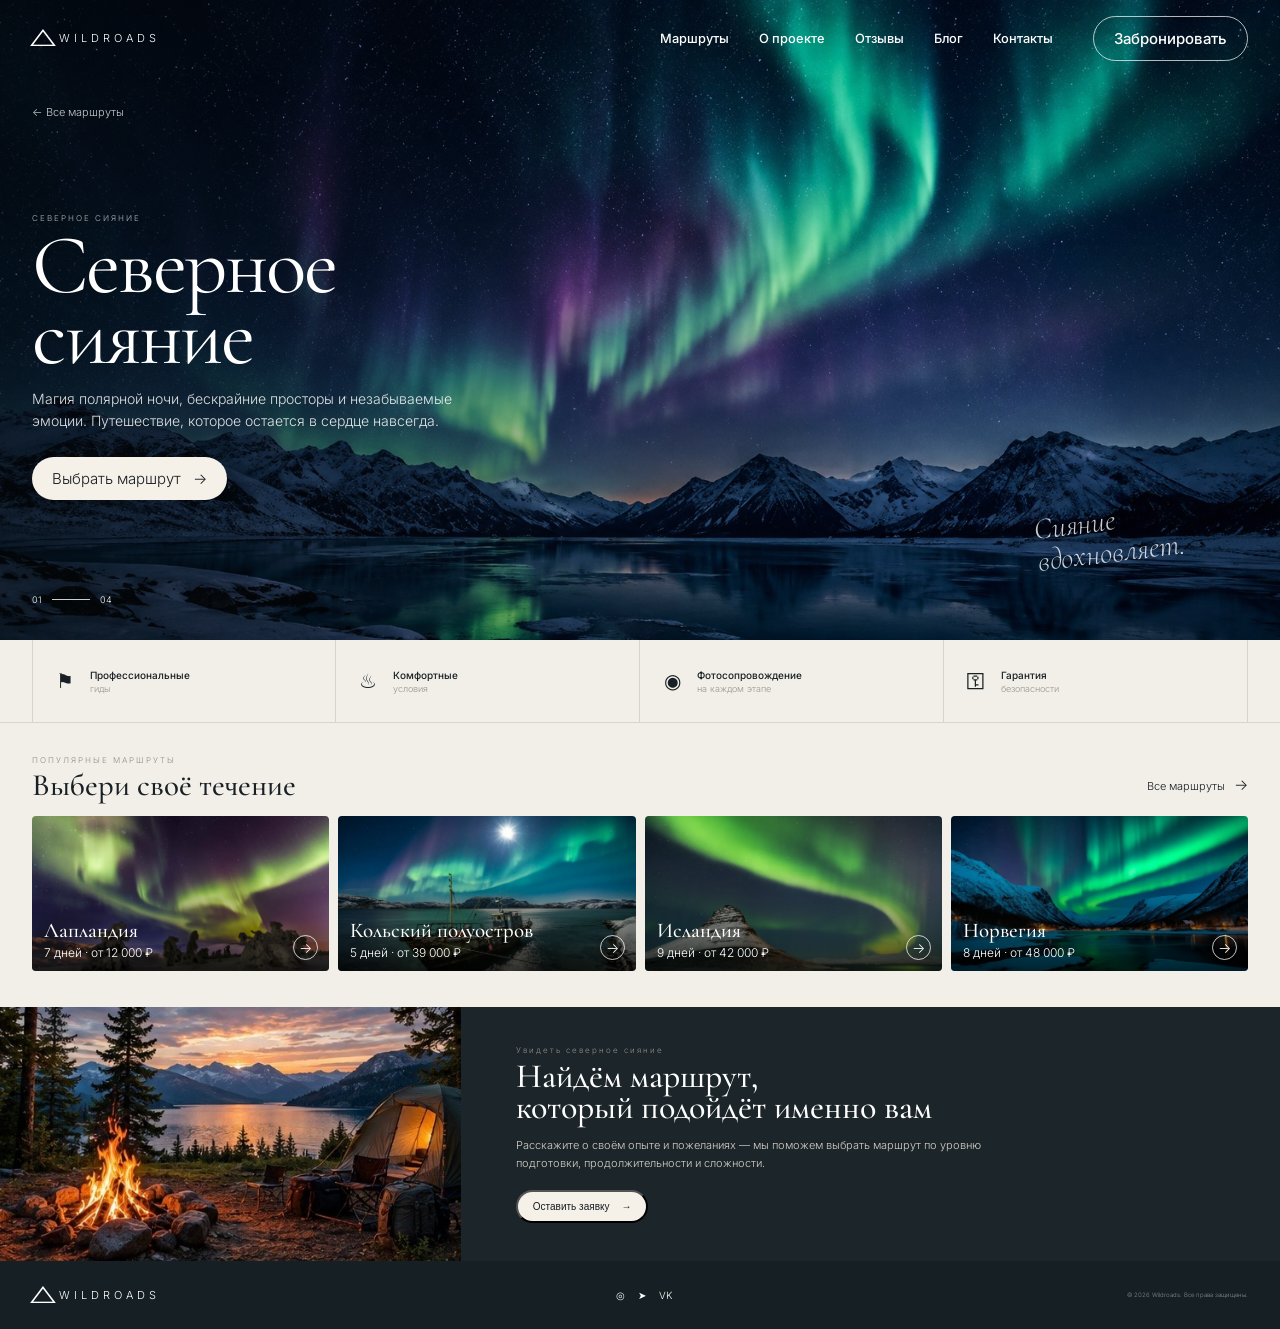
==== aurora.html @ 6bbbd71a "Первый коммит" ====
<!DOCTYPE html>
<html lang="ru">
    <head>
        <meta charset="UTF-8">
        <meta name="viewport" content="width=device-width, initial-scale=1.0">
        <meta name="description" content="WILDROADS — Северное сияние.">
        <title>Северное сияние — WILDROADS</title>
        <link rel="preconnect" href="https://fonts.googleapis.com">
        <link rel="preconnect" href="https://fonts.gstatic.com" crossorigin>
        <link href="https://fonts.googleapis.com/css2?family=Cormorant+Garamond:wght@400;500;600&family=Inter:wght@300;400;500&display=swap" rel="stylesheet">
        <link rel="stylesheet" href="style.css">
        <link rel="stylesheet" href="route.css">
    </head>
    <body>
        <header class="header">
            <div class="container header__inner">
                <a href="index.html" class="logo"><span class="logo__mark">△</span><span>WILDROADS</span></a>
                <nav class="nav">
                    <a href="index.html#routes">Маршруты</a>
                    <a href="index.html#about">О проекте</a>
                    <a href="index.html#reviews">Отзывы</a>
                    <a href="index.html#blog">Блог</a>
                    <a href="index.html#contacts">Контакты</a>
                </nav>
                <a class="button button--outline header__button" href="#booking">Забронировать</a>
                <button class="menu-button" type="button" aria-label="Открыть меню">
                    <span></span>
                    <span></span>
                    <span></span>
                </button>
            </div>
        </header>
        <main>
            <section class="mountain-hero">
                <div class="aurora-hero__image"></div>
                <div class="mountain-hero__overlay"></div>
                <div class="container mountain-hero__content">
                    <a class="mountain-back" href="index.html#routes">← Все маршруты </a>
                    <div class="mountain-hero__text">
                        <p class="label mountain-label">СЕВЕРНОЕ СИЯНИЕ</p>
                        <h1>Северное<br>сияние</h1>
                        <p class="mountain-hero__lead">Магия полярной ночи, бескрайние просторы и незабываемые эмоции. Путешествие, которое остается в сердце навсегда.</p>
                        <a class="button button--light" href="#routes">Выбрать маршрут<span>→</span></a>
                    </div>
                    <div class="mountain-hero__counter">
                        <span>01</span>
                        <i></i>
                        <span>04</span>
                    </div>
                    <div class="mountain-hero__quote">
                        Сияние<br>вдохновляет.
                    </div>
                </div>
            </section>
            <section class="mountain-advantages">
                <div class="container mountain-advantages__grid">
                    <div class="mountain-advantage">
                        <strong>⚑</strong>
                        <div>
                            <b>Профессиональные</b>
                            <span>гиды</span>
                        </div>
                    </div>
                    <div class="mountain-advantage">
                        <strong>♨</strong>
                        <div>
                            <b>Комфортные</b>
                            <span>условия</span>
                        </div>
                    </div>
                    <div class="mountain-advantage">
                        <strong>◉</strong>
                        <div>
                            <b>Фотосопровождение</b>
                            <span>на каждом этапе</span>
                        </div>
                    </div>
                    <div class="mountain-advantage">
                        <strong>⚿</strong>
                        <div>
                            <b>Гарантия</b>
                            <span>безопасности</span>
                        </div>
                    </div>
                </div>
            </section>
            <section class="section mountain-routes" id="routes">
                <div class="container">
                    <div class="section-head">
                        <div>
                            <p class="label">ПОПУЛЯРНЫЕ МАРШРУТЫ</p>
                            <h2>Выбери своё течение</h2>
                        </div>
                        <a class="text-link" href="index.html#routes"> Все маршруты <span>→</span></a>
                    </div>
                    <div class="mountain-route-grid">
                        <article class="mountain-route-card">
                            <img src="images/laplandia.jpg" alt="Лапландия">
                            <span class="mountain-route-card__shade"></span>
                            <div>
                                <h3>Лапландия</h3>
                                <p>7 дней · от 12 000 ₽</p>
                            </div>
                            <span class="circle-arrow">→</span>
                        </article>
                        <article class="mountain-route-card">
                            <img src="images/korelia.jpg" alt="Кольский полуостров">
                            <span class="mountain-route-card__shade"></span>
                            <div>
                                <h3>Кольский полуостров</h3>
                                <p>5 дней · от 39 000 ₽</p>
                            </div>
                            <span class="circle-arrow">→</span>
                        </article>
                        <article class="mountain-route-card">
                            <img src="images/islandia.jpg" alt="Исландия">
                            <span class="mountain-route-card__shade"></span>
                            <div>
                                <h3>Исландия</h3>
                                <p>9 дней · от 42 000 ₽</p>
                            </div>
                            <span class="circle-arrow">→</span>
                        </article>
                        <article class="mountain-route-card">
                            <img src="images/norvegia.jpg" alt="Норвегия">
                            <span class="mountain-route-card__shade"></span>
                            <div>
                                <h3>Норвегия</h3>
                                <p>8 дней · от 48 000 ₽</p>
                            </div>
                            <span class="circle-arrow">→</span>
                        </article>
                    </div>
                </div>
            </section>
            <section class="mountain-cta" id="booking">
                <div class="mountain-cta__image"></div>
                <div class="mountain-cta__content">
                    <p class="label">Увидеть северное сияние</p>
                    <h2>Найдём маршрут,<br>который подойдёт именно вам</h2>
                    <p>Расскажите о своём опыте и пожеланиях — мы поможем выбрать маршрут по уровню подготовки, продолжительности и сложности.</p>
                    <button class="button button--light" type="button" id="open-booking">Оставить заявку<span>→</span></button>
                </div>
            </section>
        </main>
        <div class="modal" id="general-modal">
            <div class="modal__content">
                <button class="modal__close" type="button" aria-label="Закрыть">×</button>
                <p class="label">ОСТАВИТЬ ЗАЯВКУ</p>
                <h2>Расскажите о своих планах</h2>
                <form id="general-form">
                    <label>
                        Ваше имя
                        <input
                            type="text"
                            name="name"
                            placeholder="Имя"
                            required
                        >
                    </label>
                    <label>
                        Телефон
                        <input
                            type="tel"
                            name="phone"
                            placeholder="+7 (___) ___-__-__"
                            required
                        >
                    </label>
                    <label>
                        Маршрут
                        <select name="route" required>
                            <option value="">Выберите маршрут</option>
                            <option value="Лапландия">Лапландия</option>
                            <option value="Кольский полуостров">Кольский полуостров</option>
                            <option value="Исландия">Исландия</option>
                            <option value="Норвегия">Норвегия</option>
                        </select>
                    </label>
                    <button class="button button--dark" type="submit">Отправить заявку<span>→</span></button>
                </form>
            </div>
        </div>
        <div class="modal" id="route-modal">
            <div class="modal__content">
                <button class="modal__close" type="button" aria-label="Закрыть">×</button>
                <p class="label">ЗАЯВКА НА МАРШРУТ</p>
                <h2 id="route-form-title">Лапландия</h2>
                <form id="route-form">
                    <input type="hidden" name="route" id="route-value">
                    <label>
                        Ваше имя
                        <input
                            type="text"
                            name="name"
                            placeholder="Имя"
                            required
                        >
                    </label>
                    <label>
                        Телефон
                        <input
                            type="tel"
                            name="phone"
                            placeholder="+7 (___) ___-__-__"
                            required
                        >
                    </label>
                    <button class="button button--dark" type="submit">Отправить заявку<span>→</span></button>
                </form>
            </div>
        </div>
        <footer class="footer" id="contacts">
            <div class="container footer__inner">
                <a href="index.html#top" class="logo"><span class="logo__mark">△</span><span>WILDROADS</span></a>
                <div class="socials">
                    <span>◎</span>
                    <span>➤</span>
                    <span>VK</span>
                </div>
                <small>© 2026 Wildroads. Все права защищены.</small>
            </div>
        </footer>
        <script src="script.js"></script>
        </script>
    </body>
</html>
---- style.css ----
:root{
    --ink: #182025;
    --cream: #f2efe8;
    --white: #f7f4ed;
    --muted: #9a968d;
    --line: rgba(255,255,255,.17);
    --dark-line: rgba(24,32,37,.13);
    --container: 1600px;
}
*{box-sizing: border-box}
html{
    scroll-behavior: smooth;
}
body{
    margin:0;
    background:#101416;
    color: var(--ink);
    font-family: "Inter", sans-serif;
    font-weight: 300;
    max-width: 1800px;
    opacity: 0;
    transition: opacity 0.3s ease;
}
body.page-loaded{
    opacity: 1;
}
body.page-leaving {
    opacity: 0;
}
a{
    text-decoration: none; 
    color: inherit;
}
img{
    display: block; 
    width: 100%;
}
.container{
    width: min(calc(100% - 64px), var(--container)); 
    margin: auto
}
.header{
    position: absolute;
    z-index: 5;
    top: 0; left: 0; right: 0;
    color: #fff;
}
.header__inner{
    min-height: 76px;
    display: flex;
    align-items: center;
    gap: 40px;
}
.logo{
    display: flex;
    align-items: center;
    gap: 10px;
    color: #fff;
    font-size: 11px;
    letter-spacing: 4px;
    white-space: nowrap;
}
.logo__mark{
    font-size: 22px;
    letter-spacing: -5px;
    transform: scaleX(1.3);
}
.nav{
    display: flex; 
    gap: 30px; 
    margin-left: auto
}
.nav a{
    font-size: clamp(11px, 1vw, 14px); 
    transition: opacity .2s; 
    font-weight: 500;
}
.nav a:hover:hover{
    opacity: .65
}
.button{
    display: inline-flex;
    align-items: center;
    justify-content: center;
    gap: 12px;
    border-radius: 30px;
    padding: 12px 20px;
    font-size: 15px;
    transition: transform .2s, background .2s;
}
.button:hover{
    transform: translateY(-2px)
}
.button--outline{
    border: 1px solid rgba(255,255,255,.7); 
    color: #fff; 
    font-weight: 500;
}
.button--light{
    background: #f5f1e9; 
    color: #171d20
}
.menu-button{
    display: none; 
    background: none; 
    border: 0; 
    padding: 8px
}
.menu-button span{
    display: block; 
    width: 18px; 
    height: 1px; 
    background: #fff; 
    margin: 4px
}
.hero{
    position: relative;
    min-height: 640px;
    color: #fff;
    overflow: hidden;
}
.hero__image{
    position: absolute; inset: 0;
    background:url("images/hero.jpg") center/cover no-repeat;
    transform: scale(1.01);
}
.hero__overlay{
    position: absolute; inset: 0;
    background: linear-gradient(90deg,rgba(4,9,12,.6),rgba(4,9,12,.05) 68%,rgba(4,9,12,.12));
}
.hero__content{
    position: relative;
    z-index: 1;
    min-height: 640px;
    padding-top: 190px;
    padding-bottom: 35px;
    display: flex;
    flex-direction: column;
    align-items: flex-start;
}
.eyebrow{
    font-size: 8px; 
    letter-spacing: 4px; 
    opacity: .7; 
    margin: 0 0 18px
}
.hero h1{
    margin: 0 0 16px;
    font-family: "Cormorant Garamond", serif;
    font-size: clamp(54px,5.5vw,84px);
    font-weight: 400;
    line-height: .84;
    letter-spacing: -2px;
}
.hero__lead{
    font-size: clamp(12px, 1.1vw, 16px); 
    line-height: 1.55; 
    margin: 0 0 25px
}
.hero__counter{
    display: flex;
    align-items: center; 
    gap: 10px; 
    margin-top: auto; 
    font-size: 9px
}
.hero__counter i{
    width: 38px; 
    height: 1px; 
    background: #fff; 
    display: block; 
    opacity: .8
}
.hero__quote{
    position: absolute;
    right: 65px;
    bottom: 72px;
    font-family: "Cormorant Garamond", serif;
    font-size: 30px;
    font-style: italic;
    opacity: .8;
    transform: rotate(-7deg);
}
.section{
    background: var(--cream); 
    padding: 24px 0 25px
}
.section-head{
    display: flex; 
    align-items: flex-end; 
    justify-content: space-between; 
    margin-bottom: 17px
}
.label{
    margin: 0 0 7px; 
    color: #918d87; 
    font-size: 8px; 
    letter-spacing: 2px
}
h2{
    font-family: "Cormorant Garamond", serif; 
    font-size:31px; 
    line-height: .88; 
    font-weight: 500; 
    margin: 0
}
.text-link{
    font-size: 11px;
    padding-bottom: 5px
}
.text-link span{
    font-size: 15px; 
    margin-left: 6px
}
.route-grid{
    display: grid; 
    grid-template-columns: repeat(4,1fr); 
    gap: 9px
}
.route-card{
    position: relative;
    min-height: 130px;
    overflow: hidden;
    border-radius: 4px;
    color: #fff;
}
.route-card img{
    position: absolute; 
    inset: 0; 
    height: 100%; 
    object-fit: cover
}
.route-card__shade{
    position: absolute; 
    inset: 0; 
    background: linear-gradient(0deg,rgba(0,0,0,.72), transparent 65%)
}
.route-card>div{
    position: absolute; 
    left: 12px; 
    bottom: 11px
}
.route-card h3{
    font-family: "Cormorant Garamond", serif; 
    font-size: clamp(14px, 2vw, 20px); 
    font-weight: 500; 
    margin: 0 0 2px
}
.route-card p{
    font-size: 12px; 
    margin: 0
}
.circle-arrow{
    position: absolute; 
    right: 11px; 
    bottom: 11px;
    width: 25px; 
    height: 25px; 
    border: 1px solid rgba(255,255,255,.75);
    border-radius: 50%;
    display: grid; 
    place-items: center; 
    font-size:14px;
}
.route-card:hover .circle-arrow{
    background: #fff; 
    color: #1c2528
}
.about{
    display: grid;
    grid-template-columns: 29% 39% 32%;
    min-height: 205px;
    color: #fff;
    background: #1c2529;
}
.about__image{
    background:url("images/about.jpg") center/cover
}
.about__content{
    padding: 31px 44px
}
.about__content h2{
    color: #fff; 
    margin-bottom: 13px
}
.about__content>p:not(.label){
    font-size: 11px; 
    line-height: 1.55; 
    color: #d4d0c7; 
    margin: 0 10px 14px 0; 
    max-width: 430px
}
.about__content .button{
    padding: 8px 14px; 
    font-size: 10px
}
.stats{
    border-left: 1px solid var(--line); 
    padding: 30px 38px; 
    display: flex; 
    flex-direction: column; 
    justify-content: center; 
    gap: 18px
}
.stats>div{
    display: grid; 
    grid-template-columns: 26px 1fr; 
    column-gap: 5px; 
    align-items: center
}
.stats strong{
    font-size: 22px; 
    font-weight: 300; 
    grid-row: span 2
}
.stats b{
    font-family: "Cormorant Garamond", serif; 
    font-size:22px; 
    font-weight:400
}
.stats span{
    font-size: 9px; 
    color: #aaaeb0
}
.reviews{
    padding: 18px 0 22px
}
.section-head--reviews{
    max-width: 1200px; 
    margin: auto; 
    margin-bottom: 12px
}
.reviews-grid{
    display: grid; 
    grid-template-columns: repeat(3,1fr); 
    gap: 18px; 
    max-width: 1200px; 
    margin: auto;
}
.review{
    display: flex; 
    gap: 11px; 
    padding: 8px 7px
}
.review img{
    width: 35px; 
    height: 35px; 
    border-radius: 50%; 
    object-fit: cover
}
.review h3{
    font-size: 14px; 
    margin: 0 0 2px; 
    font-weight: 500
}
.review span{
    font-size: 11px; 
    color: #aaa59d
}
.review p{
    font-size: 12px; 
    line-height: 1.45; 
    margin: 7px 0 0; 
    color: #55534e
}
.footer{
    background: #162024; 
    color: #fff
}
.footer__inner{
    min-height: 68px; 
    display: flex; 
    align-items: center; 
    gap: 35px; 
    justify-content: space-between
}
.socials{
    display: flex; 
    gap: 13px; 
    font-size: 10px
}
.footer small{
    font-size: 6px; 
    color: #858d90; 
    white-space: nowrap
}
@media(max-width:900px){
    .container{
        width: min(calc(100% - 44px),700px)
    }
    .header__inner{
        gap: 18px
    }
    .nav{
        gap: 15px
    }
    .header__button{
        display: none
    }
    .hero{
        min-height: 590px
    }
    .hero__content{
        min-height: 590px; 
        padding-top: 140px
    }
    .hero h1{
        font-size: clamp(48px,8vw,70px)
    }
    .route-grid{
        grid-template-columns: repeat(2,1fr)
    }
    .about{
        grid-template-columns: 1fr 1fr
    }
    .about__image{
        min-height: 230px
    }
    .about__content{
        padding: 30px
    }
    .stats{
        grid-column: 1/-1; 
        border-left: 0; 
        border-top: 1px solid var(--line); 
        flex-direction: row; 
        justify-content: space-around
    }
}
@media(max-width:600px){
    .container{
        width: calc(100% - 30px)
    }
    .nav,
    .header__button {
        display: none;
    }
    .menu-button {
        display: block;
        margin-left: auto;
        position: relative;
        z-index: 1001;
        cursor: pointer;
    }
    .nav.nav--open {
        position: absolute;
        top: 60px;
        left: 15px;
        right: 15px;
        display: flex;
        flex-direction: column;
        gap: 0;
        padding: 10px;
        background: rgba(22, 32, 36, .97);
        border: 1px solid rgba(255, 255, 255, .15);
        border-radius: 12px;
        z-index: 1000;
    }
    .nav.nav--open a {
        padding: 12px;
        font-size: 12px;
    }
    .header__inner{
        min-height: 60px
    }
    .hero{
        min-height: 520px
    }
    .hero__content{
        min-height: 520px; 
        padding-top: 120px
    }
    .hero h1{
        font-size: clamp(48px,14vw,66px); 
        letter-spacing: -1.5px
    }
    .hero__lead{
        font-size: 9px; 
        max-width: 230px
    }
    .hero__quote{
        display: none
    }
    .route-grid{
        grid-template-columns: 1fr; 
        gap: 7px
    }
    .section{
        padding: 20px 0
    }
    .section-head{
        align-items: flex-end
    }
    h2{
        font-size: 29px
    }
    .route-card{
        min-height: 72px
    }
    .route-card>div{
        left: 12px; 
        bottom: 9px
    }
    .route-card h3{
        font-size: 16px
    }
    .route-card p{
        font-size: 6px
    }
    .circle-arrow{
        width: 24px; 
        height: 24px; 
        right: 10px; 
        bottom: 9px
    }
    .about{
        grid-template-columns: 1fr
    }
    .about__image{
        min-height: 220px
    }
    .about__content{
        padding: 28px 22px
    }
    .stats{
        grid-column: auto; 
        display: grid; 
        grid-template-columns: repeat(3,1fr); 
        gap: 8px; 
        padding: 22px 14px
    }
    .stats>div{
        grid-template-columns: 1fr; 
        display: flex; 
        flex-direction: column; 
        align-items: flex-start
    }
    .stats strong{
        font-size: 17px
    }
    .stats b{
        font-size: 20px
    }
    .reviews-grid{
        grid-template-columns: 1fr; gap: 2px
    }
    .review{
        padding: 7px 0
    }
    .review p{
        max-width: 250px
    }
    .footer__inner{
        min-height: 100px; 
        display: grid; 
        grid-template-columns: 1fr auto; 
        gap: 15px; 
        padding: 18px 0
    }
    .footer small{
        font-size: 5px
    }
}

.route-page{
    min-height: 100vh; 
    position: relative; 
    color: #fff; 
    display: flex; 
    overflow: hidden
}
.route-page__bg{
    position: absolute; 
    inset: 0; 
    background-position: center; 
    background-size: cover
}
.route-page__overlay{
    position: absolute; 
    inset: 0; 
    background: linear-gradient(90deg,rgba(5,10,12,.72),rgba(5,10,12,.18))
}
.route-page__inner{
    position: relative; 
    z-index: 1; 
    padding-top: 60px; 
    display: flex; 
    flex-direction: column; 
    align-items: flex-start
}
.back{
    font-size: 11px; 
    margin-bottom: auto; 
    opacity: .8
}
.route-page h1{
    font: 500 clamp(55px,8vw,100px)/.85 "Cormorant Garamond", serif; 
    margin: 0 0 18px; 
    letter-spacing: -2px
}
.route-meta{
    font-size: 12px;
    margin: 0 0 22px
}
.route-desc{
    max-width: 480px; 
    font-size: 13px; 
    line-height: 1.7; 
    margin: 0 0 28px
}
---- route.css ----
.mountain-hero {
    position: relative;
    min-height: 640px;
    overflow: hidden;
    color: #fff;
}
.forest-hero__image{
    position: absolute;
    inset: 0;
    background:
        url("images/forest_hero.jpg")
        center / cover no-repeat;
    transform: scale(1.01);
}
.aurora-hero__image{
    position: absolute;
    inset: 0;
    background:
        url("images/aurora_hero.jpg")
        center / cover no-repeat;
    transform: scale(1.01);
}
.sea-hero__image{
    position: absolute;
    inset: 0;
    background:
        url("images/sea_hero.jpg")
        center / cover no-repeat;
    transform: scale(1.01);
}
.mountain-hero__image {
    position: absolute;
    inset: 0;
    background:
        url("images/mountain.jpg")
        center / cover no-repeat;
    transform: scale(1.01);
}
.mountain-hero__overlay {
    position: absolute;
    inset: 0;
    background:
        linear-gradient(
            90deg,
            rgba(4, 9, 12, .64),
            rgba(4, 9, 12, .08) 70%,
            rgba(4, 9, 12, .16)
        );
}
.mountain-hero__content {
    position: relative;
    z-index: 1;
    min-height: 640px;
    padding-top: 105px;
    padding-bottom: 35px;
    display: flex;
    flex-direction: column;
    align-items: flex-start;
}
.mountain-back {
    margin-bottom: auto;
    color: rgba(255, 255, 255, .78);
    font-size: 11px;
    transition: opacity .2s;
}
.mountain-back:hover {
    opacity: .65;
}
.mountain-hero__text {
    max-width: 510px;
}
.mountain-label {
    color: rgba(255, 255, 255, .7);
}
.mountain-hero h1 {
    margin: 0 0 17px;
    font-family: "Cormorant Garamond", serif;
    font-size: clamp(55px, 7vw, 84px);
    font-weight: 400;
    line-height: .84;
    letter-spacing: -2px;
}
.mountain-hero__lead {
    max-width: 430px;
    margin: 0 0 25px;
    color: rgba(255, 255, 255, .86);
    font-size: clamp(12px, 1.1vw, 16px);
    line-height: 1.55;
}
.mountain-hero__counter {
    display: flex;
    align-items: center;
    gap: 10px;
    margin-top: auto;
    font-size: 9px;
}
.mountain-hero__counter i {
    width: 38px;
    height: 1px;
    display: block;
    background: #fff;
    opacity: .8;
}
.mountain-hero__quote {
    position: absolute;
    right: 65px;
    bottom: 72px;
    font-family: "Cormorant Garamond", serif;
    font-size: 30px;
    font-style: italic;
    line-height: 1.05;
    opacity: .8;
    transform: rotate(-7deg);
}
.mountain-advantages {
    background: var(--cream);
    border-bottom: 1px solid var(--dark-line);
}
.mountain-advantages__grid {
    display: grid;
    grid-template-columns: repeat(4, 1fr);
}
.mountain-advantage {
    min-height: 82px;
    display: flex;
    align-items: center;
    gap: 13px;
    padding: 14px 20px;
    border-right: 1px solid var(--dark-line);
}
.mountain-advantage:first-child {
    border-left: 1px solid var(--dark-line);
}
.mountain-advantage > strong {
    width: 24px;
    font-size: 20px;
    font-weight: 300;
    text-align: center;
}
.mountain-advantage b,
.mountain-advantage span {
    display: block;
}
.mountain-advantage b {
    font-size: 10px;
    font-weight: 500;
}
.mountain-advantage span {
    margin-top: 2px;
    color: var(--muted);
    font-size: 9px;
}
.mountain-routes {
    padding-top: 32px;
    padding-bottom: 36px;
}
.mountain-route-grid {
    display: grid;
    grid-template-columns: repeat(4, 1fr);
    gap: 9px;
}
.mountain-route-card {
    position: relative;
    min-height: 155px;
    overflow: hidden;
    border-radius: 4px;
    color: #fff;
}
.mountain-route-card img {
    position: absolute;
    inset: 0;
    width: 100%;
    height: 100%;
    object-fit: cover;
    transition: transform .45s ease;
}
.mountain-route-card:hover img {
    transform: scale(1.04);
}
.mountain-route-card__shade {
    position: absolute;
    inset: 0;
    background:
        linear-gradient(
            0deg,
            rgba(0, 0, 0, .74),
            transparent 67%
        );
}
.mountain-route-card > div {
    position: absolute;
    left: 12px;
    bottom: 11px;
}
.mountain-route-card h3 {
    margin: 0 0 2px;
    font-family: "Cormorant Garamond", serif;
    font-size: clamp(15px, 2vw, 21px);
    font-weight: 500;
}
.mountain-route-card p {
    margin: 0;
    font-size: 12px;
}
.mountain-route-card .circle-arrow {
    transition:
        background .2s,
        color .2s;
}
.mountain-route-card:hover .circle-arrow {
    background: #fff;
    color: #1c2528;
}
.mountain-cta {
    display: grid;
    grid-template-columns: 36% 64%;
    min-height: 250px;
    color: #fff;
    background: #1c2529;
}
.mountain-cta__image {
    min-height: 250px;
    background:
        url("images/about.jpg")
        center / cover no-repeat;
}
.sea-cta__image {
    min-height: 250px;
    background:
        url("images/about.jpg")
        center / cover no-repeat;
}
.forest-cta__image {
    min-height: 250px;
    background:
        url("images/about.jpg")
        center / cover no-repeat;
}
.aurora-cta__image {
    min-height: 250px;
    background:
        url("images/about.jpg")
        center / cover no-repeat;
}
.mountain-cta__content {
    padding: 38px 55px;
}
.mountain-cta__content h2 {
    margin-bottom: 14px;
    color: #fff;
    font-size: 34px;
    line-height: .9;
}
.mountain-cta__content > p:not(.label) {
    max-width: 500px;
    margin: 0 0 18px;
    color: #d4d0c7;
    font-size: 11px;
    line-height: 1.55;
}
.mountain-cta__content .button {
    padding: 9px 15px;
    font-size: 10px;
}
@media (max-width: 900px) {
    .mountain-hero {
        min-height: 590px;
    }
    .mountain-hero__content {
        min-height: 590px;
        padding-top: 95px;
    }
    .mountain-hero h1 {
        font-size: clamp(48px, 8vw, 70px);
    }
    .mountain-advantages__grid {
        grid-template-columns: repeat(2, 1fr);
    }
    .mountain-advantage:nth-child(3) {
        border-left: 1px solid var(--dark-line);
    }
    .mountain-route-grid {
        grid-template-columns: repeat(2, 1fr);
    }
    .mountain-route-card {
        min-height: 180px;
    }
    .mountain-cta {
        grid-template-columns: 1fr 1fr;
    }
    .mountain-cta__content {
        padding: 30px;
    }
}
@media (max-width: 600px) {
    .mountain-hero {
        min-height: 520px;
    }
    .mountain-hero__content {
        min-height: 520px;
        padding-top: 90px;
    }
    .mountain-hero h1 {
        font-size: clamp(48px, 14vw, 66px);
        letter-spacing: -1.5px;
    }
    .mountain-hero__lead {
        max-width: 260px;
        font-size: 9px;
    }
    .mountain-hero__quote {
        display: none;
    }
    .mountain-advantages__grid {
        grid-template-columns: 1fr 1fr;
    }
    .mountain-advantage {
        min-height: 70px;
        padding: 10px 8px;
        gap: 8px;
    }
    .mountain-advantage > strong {
        font-size: 16px;
    }
    .mountain-advantage b,
    .mountain-advantage span {
        font-size: 8px;
    }
    .mountain-routes {
        padding-top: 20px;
        padding-bottom: 20px;
    }
    .mountain-route-grid {
        grid-template-columns: 1fr;
        gap: 7px;
    }
    .mountain-route-card {
        min-height: 100px;
    }
    .mountain-route-card h3 {
        font-size: 16px;
    }
    .mountain-route-card p {
        font-size: 8px;
    }
    .mountain-cta {
        grid-template-columns: 1fr;
    }
    .mountain-cta__image {
        min-height: 220px;
    }
    .mountain-cta__content {
        padding: 28px 22px;
    }
    .mountain-cta__content h2 {
        font-size: 29px;
    }
    .modal {
        padding: 15px;
    }
    .modal__content {
        padding: 30px 22px;
    }
    .modal__content h2 {
        font-size: 32px;
    }
}
@media (max-width: 390px) {
    .mountain-advantages__grid {
        grid-template-columns: 1fr;
    }
    .mountain-advantage,
    .mountain-advantage:nth-child(3) {
        border-left: 0;
    }
    .mountain-advantage {
        border-right: 0;
        border-bottom: 1px solid var(--dark-line);
    }
}
.modal {
    position: fixed;
    inset: 0;
    z-index: 1000;
    display: none;
    align-items: center;
    justify-content: center;
    padding: 20px;
    background: rgba(8, 13, 15, .65);
    backdrop-filter: blur(8px);
}
.modal.is-open {
    display: flex;
}
.modal__content {
    position: relative;
    width: min(100%, 470px);
    padding: 40px;
    border-radius: 8px;
    background: var(--cream);
    color: var(--dark);
    box-shadow: 0 25px 80px rgba(0, 0, 0, .3);
}
.modal__close {
    position: absolute;
    top: 14px;
    right: 16px;
    width: 32px;
    height: 32px;
    border: 0;
    background: transparent;
    color: var(--dark);
    font-size: 25px;
    line-height: 1;
    cursor: pointer;
}
.modal__content h2 {
    margin: 8px 0 25px;
    font-family: "Cormorant Garamond", serif;
    font-size: 38px;
    font-weight: 400;
    line-height: .95;
}
.modal__content form {
    display: flex;
    flex-direction: column;
    gap: 14px;
}
.modal__content label {
    display: flex;
    flex-direction: column;
    gap: 6px;
    font-size: 10px;
    font-weight: 500;
}
.modal__content input,
.modal__content select {
    width: 100%;
    min-height: 42px;
    padding: 10px 13px;
    border: 1px solid rgba(28, 37, 41, .2);
    border-radius: 4px;
    outline: none;
    background: #fff;
    color: var(--dark);
    font-family: "Inter", sans-serif;
    font-size: 11px;
}
.modal__content input:focus,
.modal__content select:focus {
    border-color: var(--dark);

}
.modal__content .button {
    margin-top: 7px;
    border: 0;
    cursor: pointer;
}
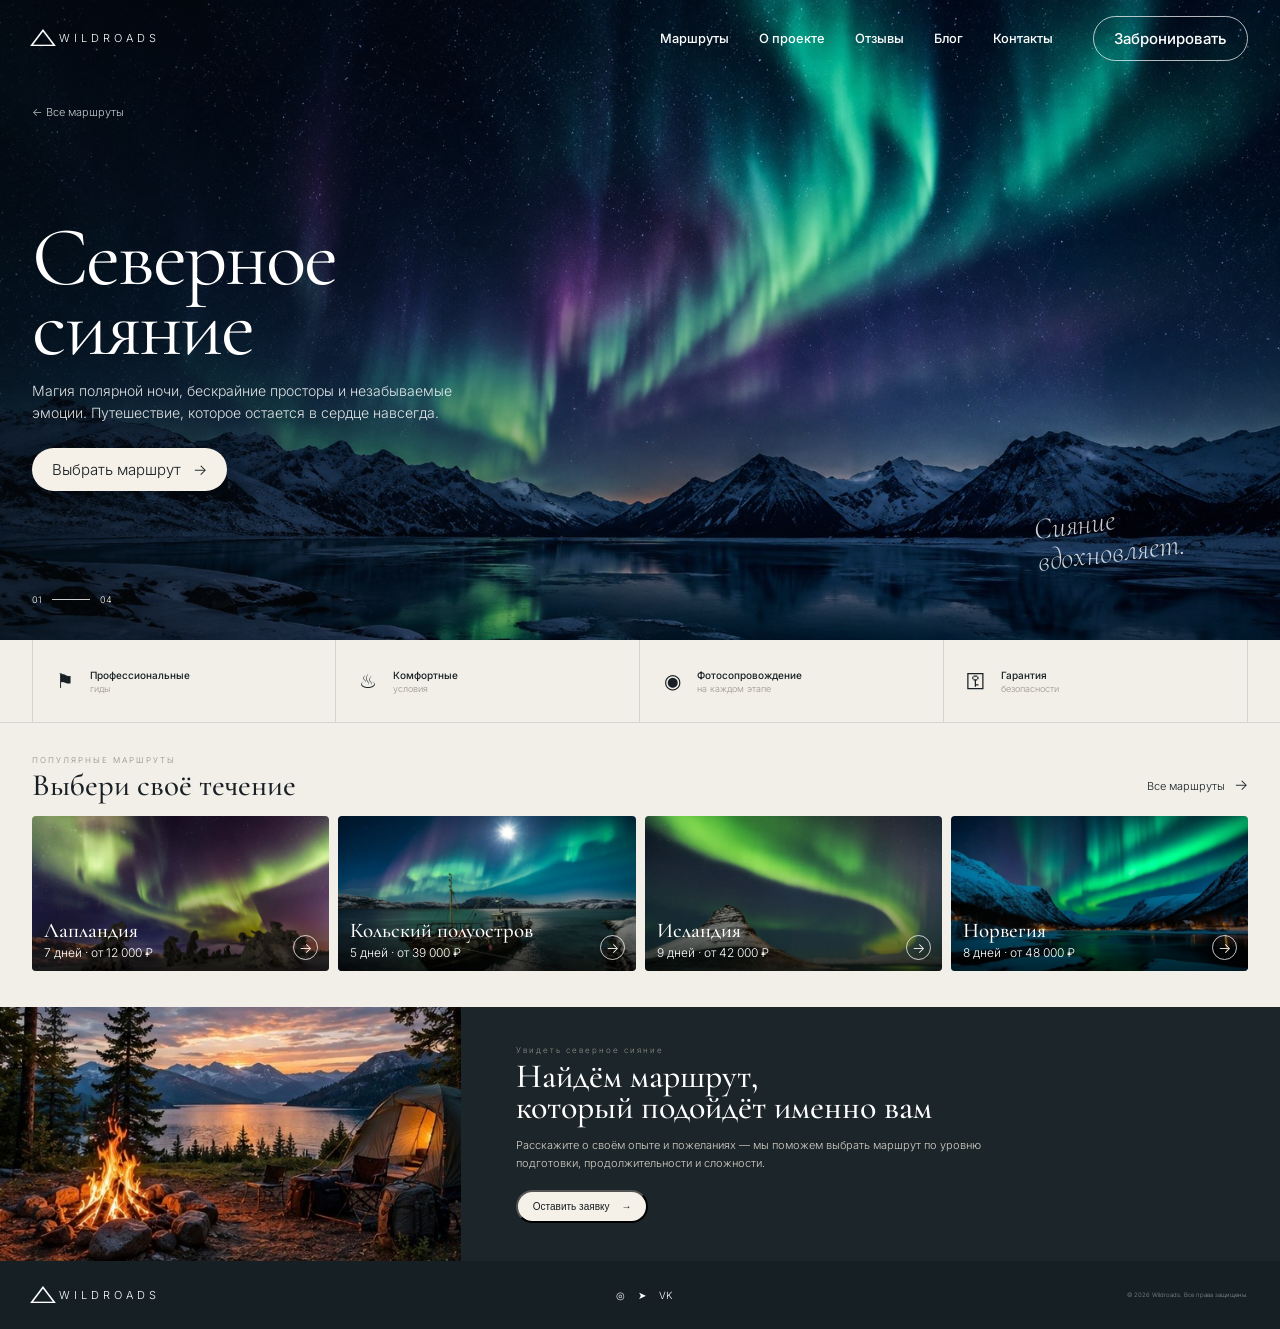
==== commit 58f6b0b0: "Исправление hero" ====
--- a/aurora.html
+++ b/aurora.html
@@ -37,7 +37,6 @@
                 <div class="container mountain-hero__content">
                     <a class="mountain-back" href="index.html#routes">← Все маршруты </a>
                     <div class="mountain-hero__text">
-                        <p class="label mountain-label">СЕВЕРНОЕ СИЯНИЕ</p>
                         <h1>Северное<br>сияние</h1>
                         <p class="mountain-hero__lead">Магия полярной ночи, бескрайние просторы и незабываемые эмоции. Путешествие, которое остается в сердце навсегда.</p>
                         <a class="button button--light" href="#routes">Выбрать маршрут<span>→</span></a>
--- a/style.css
+++ b/style.css
@@ -37,7 +37,7 @@
 }
 .container{
     width: min(calc(100% - 64px), var(--container)); 
-    margin: auto
+    margin: auto;
 }
 .header{
     position: absolute;
@@ -68,7 +68,7 @@
 .nav{
     display: flex; 
     gap: 30px; 
-    margin-left: auto
+    margin-left: auto;
 }
 .nav a{
     font-size: clamp(11px, 1vw, 14px); 
@@ -76,7 +76,7 @@
     font-weight: 500;
 }
 .nav a:hover:hover{
-    opacity: .65
+    opacity: .65;
 }
 .button{
     display: inline-flex;
@@ -89,7 +89,7 @@
     transition: transform .2s, background .2s;
 }
 .button:hover{
-    transform: translateY(-2px)
+    transform: translateY(-2px);
 }
 .button--outline{
     border: 1px solid rgba(255,255,255,.7); 
@@ -97,21 +97,21 @@
     font-weight: 500;
 }
 .button--light{
-    background: #f5f1e9; 
-    color: #171d20
+    background: #f5f1e9;
+    color: #171d20;
 }
 .menu-button{
     display: none; 
     background: none; 
     border: 0; 
-    padding: 8px
+    padding: 8px;
 }
 .menu-button span{
     display: block; 
     width: 18px; 
     height: 1px; 
     background: #fff; 
-    margin: 4px
+    margin: 4px;
 }
 .hero{
     position: relative;
@@ -142,7 +142,7 @@
     font-size: 8px; 
     letter-spacing: 4px; 
     opacity: .7; 
-    margin: 0 0 18px
+    margin: 0 0 18px;
 }
 .hero h1{
     margin: 0 0 16px;
@@ -155,21 +155,21 @@
 .hero__lead{
     font-size: clamp(12px, 1.1vw, 16px); 
     line-height: 1.55; 
-    margin: 0 0 25px
+    margin: 0 0 25px;
 }
 .hero__counter{
     display: flex;
     align-items: center; 
     gap: 10px; 
     margin-top: auto; 
-    font-size: 9px
+    font-size: 9px;
 }
 .hero__counter i{
     width: 38px; 
     height: 1px; 
     background: #fff; 
     display: block; 
-    opacity: .8
+    opacity: .8;
 }
 .hero__quote{
     position: absolute;
@@ -183,39 +183,39 @@
 }
 .section{
     background: var(--cream); 
-    padding: 24px 0 25px
+    padding: 24px 0 25px;
 }
 .section-head{
     display: flex; 
     align-items: flex-end; 
     justify-content: space-between; 
-    margin-bottom: 17px
+    margin-bottom: 17px;
 }
 .label{
     margin: 0 0 7px; 
     color: #918d87; 
     font-size: 8px; 
-    letter-spacing: 2px
+    letter-spacing: 2px;
 }
 h2{
     font-family: "Cormorant Garamond", serif; 
     font-size:31px; 
     line-height: .88; 
-    font-weight: 500; 
-    margin: 0
+    font-weight: 500;
+    margin: 0;
 }
 .text-link{
     font-size: 11px;
-    padding-bottom: 5px
+    padding-bottom: 5px;
 }
 .text-link span{
     font-size: 15px; 
-    margin-left: 6px
+    margin-left: 6px;
 }
 .route-grid{
     display: grid; 
     grid-template-columns: repeat(4,1fr); 
-    gap: 9px
+    gap: 9px;
 }
 .route-card{
     position: relative;
@@ -228,27 +228,27 @@
     position: absolute; 
     inset: 0; 
     height: 100%; 
-    object-fit: cover
+    object-fit: cover;
 }
 .route-card__shade{
     position: absolute; 
     inset: 0; 
-    background: linear-gradient(0deg,rgba(0,0,0,.72), transparent 65%)
+    background: linear-gradient(0deg,rgba(0,0,0,.72), transparent 65%);
 }
 .route-card>div{
     position: absolute; 
     left: 12px; 
-    bottom: 11px
+    bottom: 11px;
 }
 .route-card h3{
     font-family: "Cormorant Garamond", serif; 
     font-size: clamp(14px, 2vw, 20px); 
     font-weight: 500; 
-    margin: 0 0 2px
+    margin: 0 0 2px;
 }
 .route-card p{
     font-size: 12px; 
-    margin: 0
+    margin: 0;
 }
 .circle-arrow{
     position: absolute; 
@@ -264,7 +264,7 @@
 }
 .route-card:hover .circle-arrow{
     background: #fff; 
-    color: #1c2528
+    color: #1c2528;;
 }
 .about{
     display: grid;
@@ -274,25 +274,25 @@
     background: #1c2529;
 }
 .about__image{
-    background:url("images/about.jpg") center/cover
+    background:url("images/about.jpg") center/cover;
 }
 .about__content{
-    padding: 31px 44px
+    padding: 31px 44px;
 }
 .about__content h2{
     color: #fff; 
-    margin-bottom: 13px
+    margin-bottom: 13px;
 }
 .about__content>p:not(.label){
     font-size: 11px; 
     line-height: 1.55; 
     color: #d4d0c7; 
     margin: 0 10px 14px 0; 
-    max-width: 430px
+    max-width: 430px;
 }
 .about__content .button{
     padding: 8px 14px; 
-    font-size: 10px
+    font-size: 10px;
 }
 .stats{
     border-left: 1px solid var(--line); 
@@ -300,27 +300,27 @@
     display: flex; 
     flex-direction: column; 
     justify-content: center; 
-    gap: 18px
+    gap: 18px;
 }
 .stats>div{
     display: grid; 
     grid-template-columns: 26px 1fr; 
     column-gap: 5px; 
-    align-items: center
+    align-items: center;
 }
 .stats strong{
     font-size: 22px; 
     font-weight: 300; 
-    grid-row: span 2
+    grid-row: span 2;
 }
 .stats b{
     font-family: "Cormorant Garamond", serif; 
     font-size:22px; 
-    font-weight:400
+    font-weight:400;
 }
 .stats span{
     font-size: 9px; 
-    color: #aaaeb0
+    color: #aaaeb0;
 }
 .reviews{
     padding: 18px 0 22px
@@ -328,7 +328,7 @@
 .section-head--reviews{
     max-width: 1200px; 
     margin: auto; 
-    margin-bottom: 12px
+    margin-bottom: 12px;
 }
 .reviews-grid{
     display: grid; 
@@ -340,96 +340,96 @@
 .review{
     display: flex; 
     gap: 11px; 
-    padding: 8px 7px
+    padding: 8px 7px;
 }
 .review img{
     width: 35px; 
     height: 35px; 
     border-radius: 50%; 
-    object-fit: cover
+    object-fit: cover;
 }
 .review h3{
     font-size: 14px; 
     margin: 0 0 2px; 
-    font-weight: 500
+    font-weight: 500;
 }
 .review span{
     font-size: 11px; 
-    color: #aaa59d
+    color: #aaa59d;
 }
 .review p{
     font-size: 12px; 
     line-height: 1.45; 
     margin: 7px 0 0; 
-    color: #55534e
+    color: #55534e;
 }
 .footer{
     background: #162024; 
-    color: #fff
+    color: #fff;
 }
 .footer__inner{
     min-height: 68px; 
     display: flex; 
     align-items: center; 
     gap: 35px; 
-    justify-content: space-between
+    justify-content: space-between;
 }
 .socials{
     display: flex; 
     gap: 13px; 
-    font-size: 10px
+    font-size: 10px;
 }
 .footer small{
     font-size: 6px; 
     color: #858d90; 
-    white-space: nowrap
+    white-space: nowrap;
 }
 @media(max-width:900px){
     .container{
-        width: min(calc(100% - 44px),700px)
+        width: min(calc(100% - 44px),700px);
     }
     .header__inner{
-        gap: 18px
+        gap: 18px;
     }
     .nav{
-        gap: 15px
+        gap: 15px;
     }
     .header__button{
-        display: none
+        display: none;
     }
     .hero{
-        min-height: 590px
+        min-height: 590px;
     }
     .hero__content{
         min-height: 590px; 
-        padding-top: 140px
+        padding-top: 140px;
     }
     .hero h1{
-        font-size: clamp(48px,8vw,70px)
+        font-size: clamp(48px,8vw,70px);
     }
     .route-grid{
-        grid-template-columns: repeat(2,1fr)
+        grid-template-columns: repeat(2,1fr);
     }
     .about{
-        grid-template-columns: 1fr 1fr
+        grid-template-columns: 1fr 1fr;
     }
     .about__image{
-        min-height: 230px
+        min-height: 230px;
     }
     .about__content{
-        padding: 30px
+        padding: 30px;
     }
     .stats{
         grid-column: 1/-1; 
         border-left: 0; 
         border-top: 1px solid var(--line); 
         flex-direction: row; 
-        justify-content: space-around
+        justify-content: space-around;
     }
 }
 @media(max-width:600px){
     .container{
-        width: calc(100% - 30px)
+        width: calc(100% - 30px);
     }
     .nav,
     .header__button {
@@ -461,124 +461,123 @@
         font-size: 12px;
     }
     .header__inner{
-        min-height: 60px
+        min-height: 60px;
     }
     .hero{
-        min-height: 520px
+        min-height: 520px;
     }
     .hero__content{
         min-height: 520px; 
-        padding-top: 120px
+        padding-top: 120px;
     }
     .hero h1{
         font-size: clamp(48px,14vw,66px); 
-        letter-spacing: -1.5px
+        letter-spacing: -1.5px;
     }
     .hero__lead{
         font-size: 9px; 
-        max-width: 230px
+        max-width: 230px;
     }
     .hero__quote{
-        display: none
+        display: none;
     }
     .route-grid{
         grid-template-columns: 1fr; 
-        gap: 7px
+        gap: 7px;
     }
     .section{
-        padding: 20px 0
+        padding: 20px 0;
     }
     .section-head{
-        align-items: flex-end
+        align-items: flex-end;
     }
     h2{
-        font-size: 29px
+        font-size: 29px;
     }
     .route-card{
-        min-height: 72px
+        min-height: 72px;
     }
     .route-card>div{
         left: 12px; 
-        bottom: 9px
+        bottom: 9px;
     }
     .route-card h3{
-        font-size: 16px
+        font-size: 16px;
     }
     .route-card p{
-        font-size: 6px
+        font-size: 6px;
     }
     .circle-arrow{
         width: 24px; 
         height: 24px; 
         right: 10px; 
-        bottom: 9px
+        bottom: 9px;
     }
     .about{
-        grid-template-columns: 1fr
+        grid-template-columns: 1fr;
     }
     .about__image{
-        min-height: 220px
+        min-height: 220px;
     }
     .about__content{
-        padding: 28px 22px
+        padding: 28px 22px;
     }
     .stats{
         grid-column: auto; 
         display: grid; 
         grid-template-columns: repeat(3,1fr); 
         gap: 8px; 
-        padding: 22px 14px
+        padding: 22px 14px;
     }
     .stats>div{
         grid-template-columns: 1fr; 
         display: flex; 
         flex-direction: column; 
-        align-items: flex-start
+        align-items: flex-start;
     }
     .stats strong{
-        font-size: 17px
+        font-size: 17px;
     }
     .stats b{
-        font-size: 20px
+        font-size: 20px;
     }
     .reviews-grid{
-        grid-template-columns: 1fr; gap: 2px
+        grid-template-columns: 1fr; gap: 2px;
     }
     .review{
-        padding: 7px 0
+        padding: 7px 0;
     }
     .review p{
-        max-width: 250px
+        max-width: 250px;
     }
     .footer__inner{
         min-height: 100px; 
         display: grid; 
         grid-template-columns: 1fr auto; 
         gap: 15px; 
-        padding: 18px 0
+        padding: 18px 0;
     }
     .footer small{
-        font-size: 5px
-    }
-}
-
+        font-size: 5px;
+    }
+}
 .route-page{
     min-height: 100vh; 
     position: relative; 
     color: #fff; 
-    display: flex; 
-    overflow: hidden
+    display: flex;
+    overflow: hidden;
 }
 .route-page__bg{
     position: absolute; 
     inset: 0; 
     background-position: center; 
-    background-size: cover
+    background-size: cover;
 }
 .route-page__overlay{
     position: absolute; 
     inset: 0; 
-    background: linear-gradient(90deg,rgba(5,10,12,.72),rgba(5,10,12,.18))
+    background: linear-gradient(90deg,rgba(5,10,12,.72),rgba(5,10,12,.18));
 }
 .route-page__inner{
     position: relative; 
@@ -586,25 +585,25 @@
     padding-top: 60px; 
     display: flex; 
     flex-direction: column; 
-    align-items: flex-start
+    align-items: flex-start;
 }
 .back{
     font-size: 11px; 
     margin-bottom: auto; 
-    opacity: .8
+    opacity: .8;
 }
 .route-page h1{
     font: 500 clamp(55px,8vw,100px)/.85 "Cormorant Garamond", serif; 
     margin: 0 0 18px; 
-    letter-spacing: -2px
+    letter-spacing: -2px;
 }
 .route-meta{
     font-size: 12px;
-    margin: 0 0 22px
+    margin: 0 0 22px;
 }
 .route-desc{
     max-width: 480px; 
     font-size: 13px; 
     line-height: 1.7; 
-    margin: 0 0 28px
-}
+    margin: 0 0 28px;
+}
